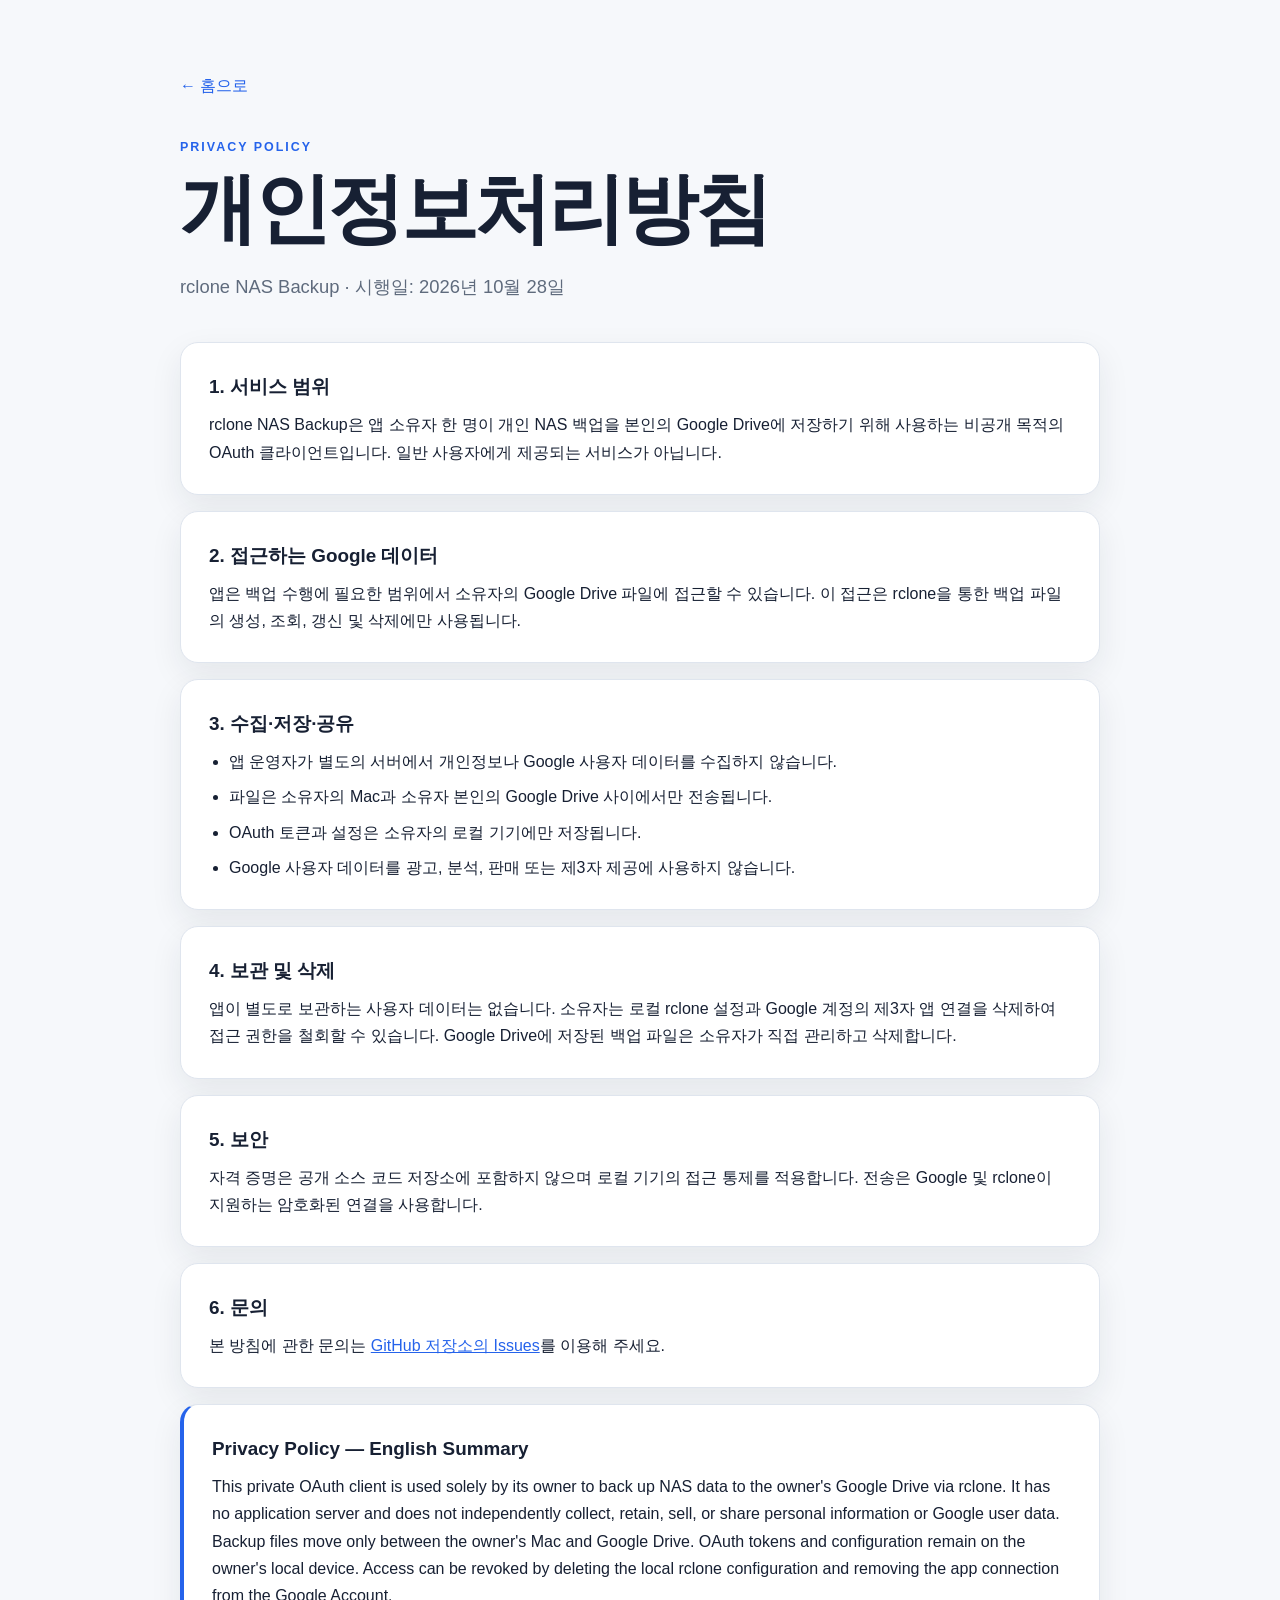
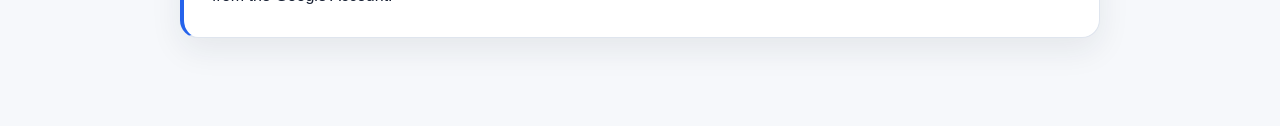
==== privacy.html @ 34e3978d "docs: add homepage and privacy policy" ====
<!doctype html>
<html lang="ko">
<head>
  <meta charset="utf-8">
  <meta name="viewport" content="width=device-width, initial-scale=1">
  <meta name="description" content="rclone NAS Backup 개인정보처리방침">
  <title>개인정보처리방침 | rclone NAS Backup</title>
  <link rel="stylesheet" href="styles.css">
</head>
<body>
  <main class="container policy">
    <a class="back" href="index.html">← 홈으로</a>
    <header class="hero compact">
      <p class="eyebrow">PRIVACY POLICY</p>
      <h1>개인정보처리방침</h1>
      <p class="lead">rclone NAS Backup · 시행일: 2026년 10월 28일</p>
    </header>

    <section class="card">
      <h2>1. 서비스 범위</h2>
      <p>rclone NAS Backup은 앱 소유자 한 명이 개인 NAS 백업을 본인의 Google Drive에 저장하기 위해 사용하는 비공개 목적의 OAuth 클라이언트입니다. 일반 사용자에게 제공되는 서비스가 아닙니다.</p>
    </section>

    <section class="card">
      <h2>2. 접근하는 Google 데이터</h2>
      <p>앱은 백업 수행에 필요한 범위에서 소유자의 Google Drive 파일에 접근할 수 있습니다. 이 접근은 rclone을 통한 백업 파일의 생성, 조회, 갱신 및 삭제에만 사용됩니다.</p>
    </section>

    <section class="card">
      <h2>3. 수집·저장·공유</h2>
      <ul>
        <li>앱 운영자가 별도의 서버에서 개인정보나 Google 사용자 데이터를 수집하지 않습니다.</li>
        <li>파일은 소유자의 Mac과 소유자 본인의 Google Drive 사이에서만 전송됩니다.</li>
        <li>OAuth 토큰과 설정은 소유자의 로컬 기기에만 저장됩니다.</li>
        <li>Google 사용자 데이터를 광고, 분석, 판매 또는 제3자 제공에 사용하지 않습니다.</li>
      </ul>
    </section>

    <section class="card">
      <h2>4. 보관 및 삭제</h2>
      <p>앱이 별도로 보관하는 사용자 데이터는 없습니다. 소유자는 로컬 rclone 설정과 Google 계정의 제3자 앱 연결을 삭제하여 접근 권한을 철회할 수 있습니다. Google Drive에 저장된 백업 파일은 소유자가 직접 관리하고 삭제합니다.</p>
    </section>

    <section class="card">
      <h2>5. 보안</h2>
      <p>자격 증명은 공개 소스 코드 저장소에 포함하지 않으며 로컬 기기의 접근 통제를 적용합니다. 전송은 Google 및 rclone이 지원하는 암호화된 연결을 사용합니다.</p>
    </section>

    <section class="card">
      <h2>6. 문의</h2>
      <p>본 방침에 관한 문의는 <a href="https://github.com/jumaniac/rclone-nas-backup-pages/issues">GitHub 저장소의 Issues</a>를 이용해 주세요.</p>
    </section>

    <section class="card english">
      <h2>Privacy Policy — English Summary</h2>
      <p>This private OAuth client is used solely by its owner to back up NAS data to the owner's Google Drive via rclone. It has no application server and does not independently collect, retain, sell, or share personal information or Google user data. Backup files move only between the owner's Mac and Google Drive. OAuth tokens and configuration remain on the owner's local device. Access can be revoked by deleting the local rclone configuration and removing the app connection from the Google Account.</p>
    </section>
  </main>
</body>
</html>
---- styles.css ----
:root {
  color-scheme: light dark;
  --bg: #f6f8fb;
  --surface: #ffffff;
  --text: #172033;
  --muted: #5f6b7d;
  --line: #dfe5ee;
  --accent: #2563eb;
  --accent-dark: #1d4ed8;
  --shadow: 0 12px 32px rgba(23, 32, 51, 0.08);
}

* { box-sizing: border-box; }

body {
  margin: 0;
  background: var(--bg);
  color: var(--text);
  font-family: -apple-system, BlinkMacSystemFont, "Segoe UI", sans-serif;
  line-height: 1.7;
}

a { color: var(--accent); }

.container {
  width: min(920px, calc(100% - 32px));
  margin: 0 auto;
  padding: 72px 0;
}

.hero { padding: 28px 0 40px; }
.hero.compact { padding-bottom: 24px; }
.eyebrow {
  margin: 0 0 10px;
  color: var(--accent);
  font-size: 0.78rem;
  font-weight: 800;
  letter-spacing: 0.16em;
}

h1 {
  margin: 0;
  font-size: clamp(2.35rem, 8vw, 4.8rem);
  line-height: 1.05;
  letter-spacing: -0.045em;
}

.lead {
  max-width: 720px;
  margin: 22px 0 0;
  color: var(--muted);
  font-size: 1.15rem;
}

.card {
  margin: 16px 0;
  padding: 28px;
  border: 1px solid var(--line);
  border-radius: 18px;
  background: var(--surface);
  box-shadow: var(--shadow);
}

.card h2 { margin: 0 0 8px; font-size: 1.18rem; }
.card p, .card ul { margin: 0; }
.card ul { padding-left: 1.25rem; }
.card li + li { margin-top: 8px; }

.grid {
  display: grid;
  grid-template-columns: repeat(3, 1fr);
  gap: 16px;
}
.grid .card { margin: 0; }

.english { border-left: 4px solid var(--accent); }
.links {
  display: flex;
  align-items: center;
  gap: 20px;
  margin-top: 28px;
}
.button {
  display: inline-block;
  padding: 11px 17px;
  border-radius: 10px;
  background: var(--accent);
  color: white;
  font-weight: 700;
  text-decoration: none;
}
.button:hover { background: var(--accent-dark); }
.back { display: inline-block; margin-bottom: 10px; text-decoration: none; }

@media (max-width: 720px) {
  .container { padding: 36px 0; }
  .grid { grid-template-columns: 1fr; }
  .links { align-items: flex-start; flex-direction: column; }
}

@media (prefers-color-scheme: dark) {
  :root {
    --bg: #0d1117;
    --surface: #161b22;
    --text: #e6edf3;
    --muted: #9aa7b6;
    --line: #30363d;
    --shadow: none;
  }
}
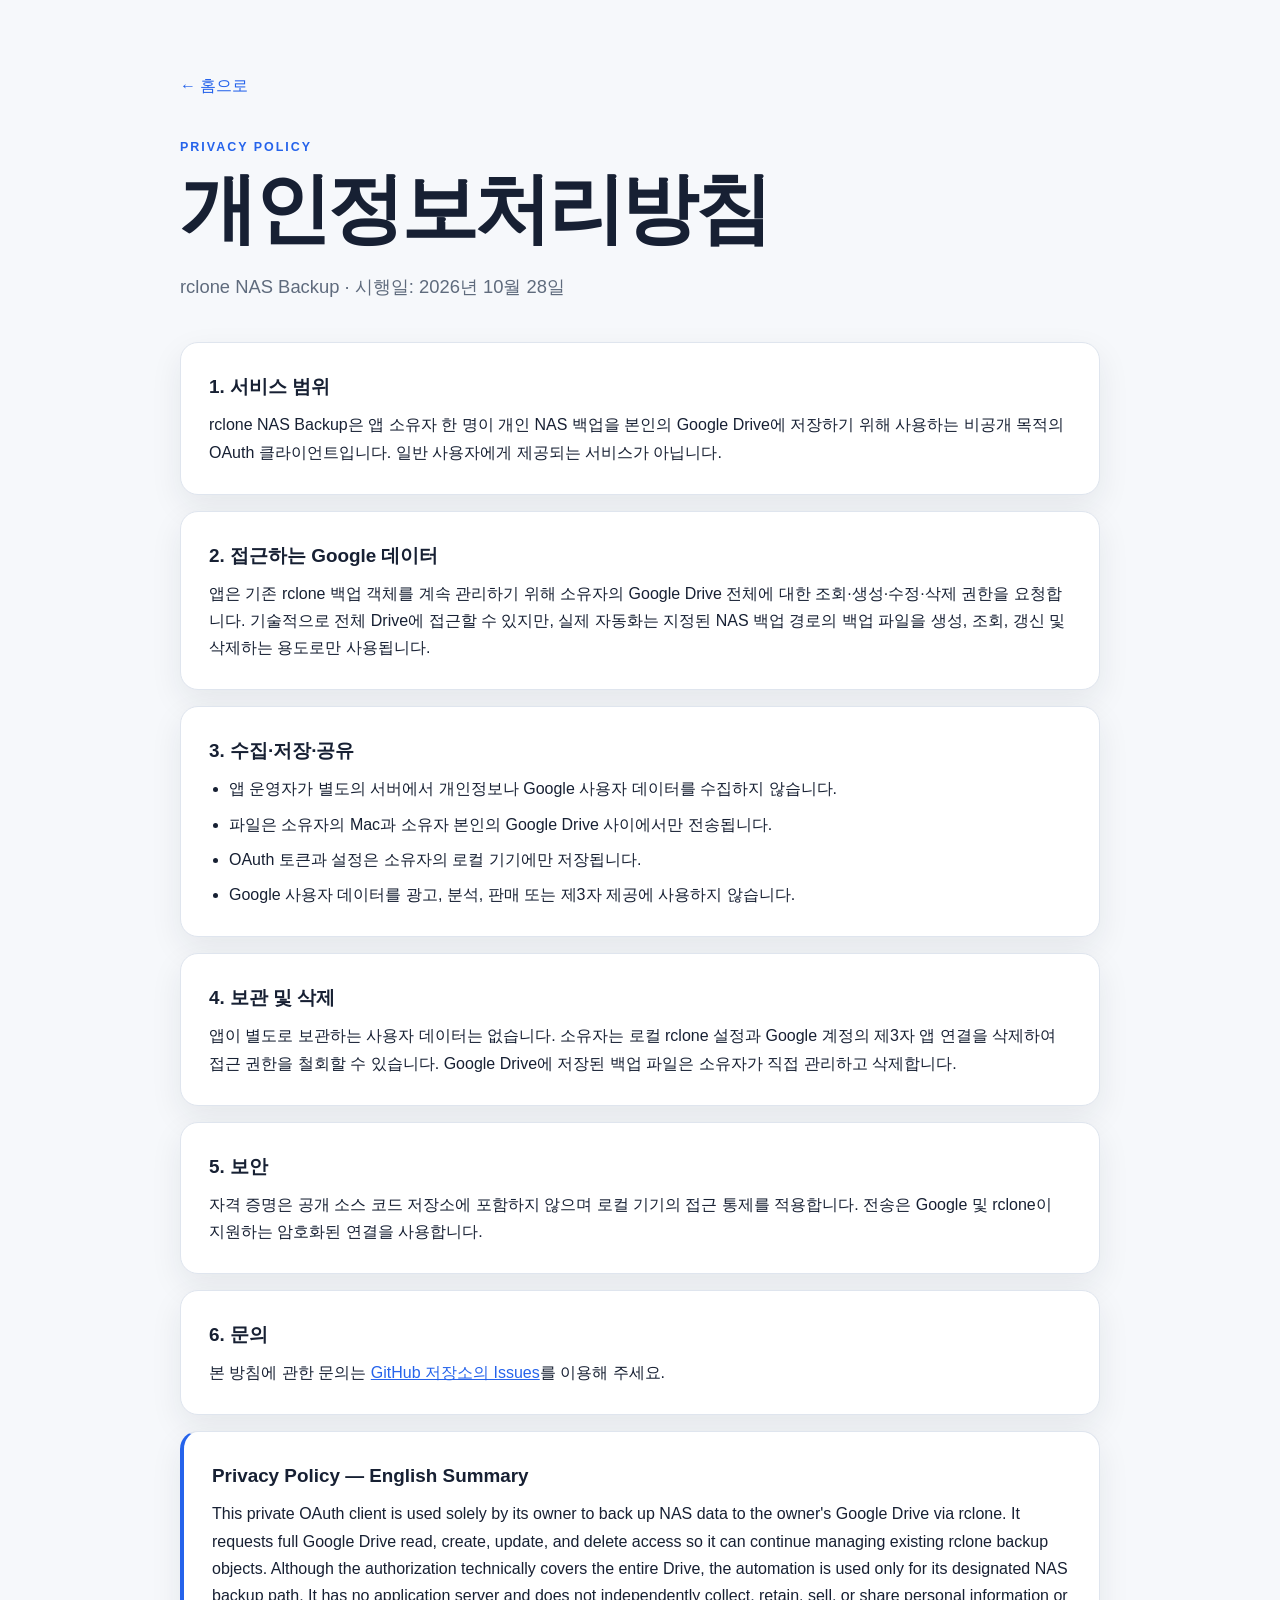
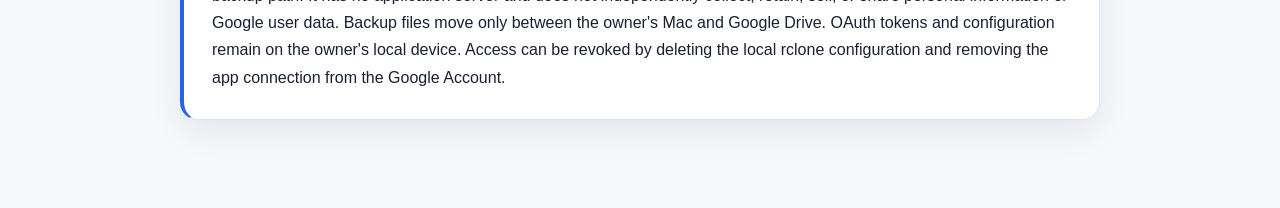
==== commit 22bd882f: "docs: disclose full Drive OAuth scope" ====
--- a/privacy.html
+++ b/privacy.html
@@ -23,7 +23,7 @@
 
     <section class="card">
       <h2>2. 접근하는 Google 데이터</h2>
-      <p>앱은 백업 수행에 필요한 범위에서 소유자의 Google Drive 파일에 접근할 수 있습니다. 이 접근은 rclone을 통한 백업 파일의 생성, 조회, 갱신 및 삭제에만 사용됩니다.</p>
+      <p>앱은 기존 rclone 백업 객체를 계속 관리하기 위해 소유자의 Google Drive 전체에 대한 조회·생성·수정·삭제 권한을 요청합니다. 기술적으로 전체 Drive에 접근할 수 있지만, 실제 자동화는 지정된 NAS 백업 경로의 백업 파일을 생성, 조회, 갱신 및 삭제하는 용도로만 사용됩니다.</p>
     </section>
 
     <section class="card">
@@ -53,7 +53,7 @@
 
     <section class="card english">
       <h2>Privacy Policy — English Summary</h2>
-      <p>This private OAuth client is used solely by its owner to back up NAS data to the owner's Google Drive via rclone. It has no application server and does not independently collect, retain, sell, or share personal information or Google user data. Backup files move only between the owner's Mac and Google Drive. OAuth tokens and configuration remain on the owner's local device. Access can be revoked by deleting the local rclone configuration and removing the app connection from the Google Account.</p>
+      <p>This private OAuth client is used solely by its owner to back up NAS data to the owner's Google Drive via rclone. It requests full Google Drive read, create, update, and delete access so it can continue managing existing rclone backup objects. Although the authorization technically covers the entire Drive, the automation is used only for its designated NAS backup path. It has no application server and does not independently collect, retain, sell, or share personal information or Google user data. Backup files move only between the owner's Mac and Google Drive. OAuth tokens and configuration remain on the owner's local device. Access can be revoked by deleting the local rclone configuration and removing the app connection from the Google Account.</p>
     </section>
   </main>
 </body>
